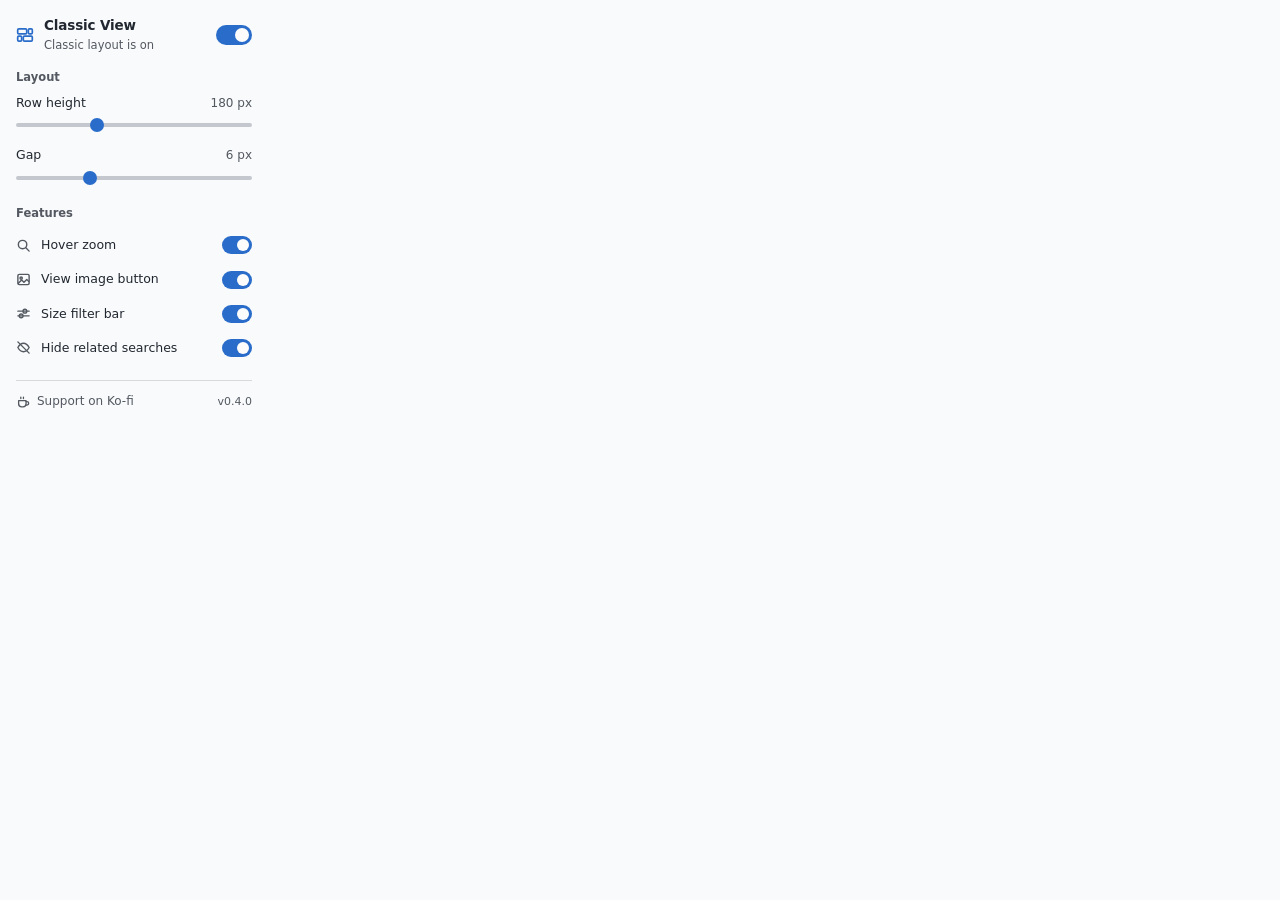
==== popup.html @ 85e70ae1 "Initial open source release" ====
<!doctype html>
<html lang="en">
<head>
<meta charset="utf-8">
<title>Classic Rows</title>
<link rel="stylesheet" href="popup.css">
</head>
<body class="is-loading">

<header class="top">
  <div class="brand">
    <svg width="18" height="18" viewBox="0 0 16 16" fill="none" stroke="currentColor" stroke-width="1.5" aria-hidden="true">
      <rect x="1.5" y="2.5" width="8" height="4.5" rx="1"/>
      <rect x="11" y="2.5" width="3.5" height="4.5" rx="1"/>
      <rect x="1.5" y="9" width="3.5" height="4.5" rx="1"/>
      <rect x="6.5" y="9" width="8" height="4.5" rx="1"/>
    </svg>
    <div>
      <h1>Classic View</h1>
      <p id="status" aria-live="polite"></p>
    </div>
  </div>
  <label class="switch">
    <input type="checkbox" id="master" role="switch" aria-label="Enable classic layout">
    <span class="track" aria-hidden="true"></span>
  </label>
</header>

<main>
  <section class="group" aria-label="Layout">
    <h2 class="group-label">Layout</h2>

    <div class="slider-row">
      <div class="slider-head">
        <label for="rowH">Row height</label>
        <output id="rowHVal" for="rowH">180 px</output>
      </div>
      <input type="range" id="rowH" min="120" max="300" step="10" value="180">
    </div>

    <div class="slider-row">
      <div class="slider-head">
        <label for="gap">Gap</label>
        <output id="gapVal" for="gap">6 px</output>
      </div>
      <input type="range" id="gap" min="0" max="20" step="1" value="6">
    </div>
  </section>

  <section class="group" aria-label="Features">
    <h2 class="group-label">Features</h2>

    <label class="feature">
      <svg width="15" height="15" viewBox="0 0 16 16" fill="none" stroke="currentColor" stroke-width="1.5" stroke-linecap="round" aria-hidden="true">
        <circle cx="7" cy="7" r="4.5"/>
        <path d="M10.5 10.5 14 14"/>
      </svg>
      <span class="row-text">Hover zoom</span>
      <span class="switch small">
        <input type="checkbox" id="zoom" role="switch" aria-label="Hover zoom">
        <span class="track" aria-hidden="true"></span>
      </span>
    </label>

    <label class="feature">
      <svg width="15" height="15" viewBox="0 0 16 16" fill="none" stroke="currentColor" stroke-width="1.5" stroke-linecap="round" stroke-linejoin="round" aria-hidden="true">
        <rect x="2" y="2.5" width="12" height="11" rx="1.5"/>
        <circle cx="5.5" cy="6.5" r="1.25"/>
        <path d="m2.5 12 3.5-3.5 2.5 2.5 3-3 2 2"/>
      </svg>
      <span class="row-text">View image button</span>
      <span class="switch small">
        <input type="checkbox" id="viewBtn" role="switch" aria-label="View image button">
        <span class="track" aria-hidden="true"></span>
      </span>
    </label>

    <label class="feature">
      <svg width="15" height="15" viewBox="0 0 16 16" fill="none" stroke="currentColor" stroke-width="1.5" stroke-linecap="round" aria-hidden="true">
        <path d="M2 5.5h12"/>
        <circle cx="9.5" cy="5.5" r="2"/>
        <path d="M2 10.5h12"/>
        <circle cx="5.5" cy="10.5" r="2"/>
      </svg>
      <span class="row-text">Size filter bar</span>
      <span class="switch small">
        <input type="checkbox" id="filters" role="switch" aria-label="Size filter bar">
        <span class="track" aria-hidden="true"></span>
      </span>
    </label>

    <label class="feature">
      <svg width="15" height="15" viewBox="0 0 16 16" fill="none" stroke="currentColor" stroke-width="1.5" stroke-linecap="round" stroke-linejoin="round" aria-hidden="true">
        <path d="M2 8s2.5-4.5 6-4.5 6 4.5 6 4.5-2.5 4.5-6 4.5S2 8 2 8Z"/>
        <path d="m2 2 12 12"/>
      </svg>
      <span class="row-text">Hide related searches</span>
      <span class="switch small">
        <input type="checkbox" id="hideRelated" role="switch" aria-label="Hide related searches">
        <span class="track" aria-hidden="true"></span>
      </span>
    </label>
  </section>
</main>

<footer>
  <a class="kofi" href="https://ko-fi.com/hsr" target="_blank" rel="noopener">
    <svg width="14" height="14" viewBox="0 0 16 16" fill="none" stroke="currentColor" stroke-width="1.5" stroke-linecap="round" stroke-linejoin="round" aria-hidden="true">
      <path d="M3 6.5h8.5V10a3.5 3.5 0 0 1-3.5 3.5h-1.5A3.5 3.5 0 0 1 3 10V6.5Z"/>
      <path d="M11.5 7.5h1a2 2 0 0 1 0 4h-1"/>
      <path d="M5.5 2.5v1.5M8.5 2.5v1.5"/>
    </svg>
    <span>Support on Ko-fi</span>
  </a>
  <span class="version">v0.4.0</span>
</footer>

<script src="popup.js"></script>
</body>
</html>
---- popup.css ----
/* Hallmark · component: settings-popup · genre: modern-minimal · theme: Cobalt (dual-scheme)
 * states: default · hover · focus · active · disabled · loading · error · success
 * contrast: pass (46–50)
 * Hallmark · pre-emit critique: P5 H4 E4 S4 R5 V4
 *
 * Token contract: every colour/font below references these variables.
 * The system font stack is deliberate — an extension popup is browser
 * chrome, MV3 CSP forbids remote fonts, and the native stack renders
 * instantly with no FOUT.
 */

:root {
  color-scheme: light dark;
  --font-ui: system-ui, -apple-system, "Segoe UI", Roboto, sans-serif;

  --space-1: 4px;
  --space-2: 8px;
  --space-3: 12px;
  --space-4: 16px;

  --radius: 6px;
  --dur: 120ms;
  --ease-out: cubic-bezier(0.16, 1, 0.3, 1);

  --color-paper: oklch(98.5% 0.002 260);
  --color-surface: oklch(95% 0.005 260);
  --color-ink: oklch(27% 0.02 260);
  --color-muted: oklch(46% 0.015 260);
  --color-rule: oklch(88.5% 0.006 260);
  --color-track: oklch(83% 0.008 260);
  --color-thumb: oklch(99% 0 0);
  --color-accent: oklch(54% 0.16 258);
  --color-accent-ink: oklch(99% 0 0);
  --color-focus: var(--color-accent);
  --color-error: oklch(55% 0.19 25);
}

@media (prefers-color-scheme: dark) {
  :root {
    --color-paper: oklch(23% 0.015 260);
    --color-surface: oklch(28.5% 0.015 260);
    --color-ink: oklch(90% 0.01 260);
    --color-muted: oklch(70% 0.01 260);
    --color-rule: oklch(37% 0.015 260);
    --color-track: oklch(43% 0.015 260);
    --color-thumb: oklch(92% 0.005 260);
    --color-accent: oklch(80% 0.11 250);
    --color-accent-ink: oklch(22% 0.02 260);
    --color-error: oklch(72% 0.14 25);
  }
}

* {
  box-sizing: border-box;
}

body {
  margin: 0;
  width: 268px;
  padding: var(--space-4) var(--space-4) var(--space-3);
  background: var(--color-paper);
  color: var(--color-ink);
  font-family: var(--font-ui);
  font-size: 13px;
  line-height: 1.45;
  -webkit-font-smoothing: antialiased;
}

.sr-only {
  position: absolute;
  width: 1px;
  height: 1px;
  overflow: hidden;
  clip: rect(0 0 0 0);
  white-space: nowrap;
}

:focus-visible {
  outline: 2px solid var(--color-focus);
  outline-offset: 2px;
  border-radius: var(--radius);
}

/* --- header ---------------------------------------------------------- */

.top {
  display: flex;
  align-items: center;
  justify-content: space-between;
  gap: var(--space-3);
}

.brand {
  display: flex;
  align-items: center;
  gap: 10px;
  min-width: 0;
}

.brand svg {
  flex: none;
  color: var(--color-accent);
}

.brand h1 {
  margin: 0;
  font-size: 13.5px;
  font-weight: 600;
  letter-spacing: -0.01em;
  font-style: normal;
}

#status {
  margin: 1px 0 0;
  min-height: 1lh; /* stable height — status swaps never shift layout */
  font-size: 11.5px;
  color: var(--color-muted);
  transition: color var(--dur) var(--ease-out);
}

#status.is-ok {
  color: var(--color-accent);
}

#status.is-error {
  color: var(--color-error);
}

/* --- switch ------------------------------------------------------------ */

.switch {
  position: relative;
  display: inline-flex;
  flex: none;
  width: 36px;
  height: 20px;
  cursor: pointer;
}

.switch.small {
  width: 30px;
  height: 18px;
}

.switch input {
  position: absolute;
  inset: 0;
  margin: 0;
  opacity: 0;
  cursor: pointer;
}

.switch .track {
  position: relative;
  width: 100%;
  height: 100%;
  border-radius: 999px;
  background: var(--color-track);
  transition: background-color var(--dur) var(--ease-out);
  pointer-events: none;
}

.switch .track::before {
  content: "";
  position: absolute;
  top: 3px;
  left: 3px;
  width: 14px;
  height: 14px;
  border-radius: 50%;
  background: var(--color-thumb);
  transition: transform var(--dur) var(--ease-out);
}

.switch.small .track::before {
  width: 12px;
  height: 12px;
}

.switch input:checked + .track {
  background: var(--color-accent);
}

.switch input:checked + .track::before {
  transform: translateX(16px);
}

.switch.small input:checked + .track::before {
  transform: translateX(12px);
}

.switch input:focus-visible + .track,
.switch.is-focus .track {
  outline: 2px solid var(--color-focus);
  outline-offset: 2px;
}

/* --- sections ----------------------------------------------------------- */

.group {
  margin-top: var(--space-4);
}

.group-label {
  margin: 0 0 var(--space-2);
  font-size: 11.5px;
  font-weight: 600;
  color: var(--color-muted);
  font-style: normal;
}

/* Sliders */

.slider-row + .slider-row {
  margin-top: 10px;
}

.slider-head {
  display: flex;
  align-items: baseline;
  justify-content: space-between;
  gap: var(--space-2);
  margin-bottom: 2px;
}

.slider-head label {
  font-size: 12.5px;
}

.slider-head output {
  font-size: 12px;
  color: var(--color-muted);
  font-variant-numeric: tabular-nums;
}

input[type="range"] {
  -webkit-appearance: none;
  appearance: none;
  display: block;
  width: 100%;
  height: 22px;
  margin: 0;
  padding: 0;
  background: transparent;
  cursor: pointer;
}

input[type="range"]::-webkit-slider-runnable-track {
  height: 4px;
  border-radius: 999px;
  background: var(--color-track);
}

input[type="range"]::-webkit-slider-thumb {
  -webkit-appearance: none;
  appearance: none;
  width: 14px;
  height: 14px;
  margin-top: -5px;
  border: none;
  border-radius: 50%;
  background: var(--color-accent);
  transition: transform 100ms var(--ease-out);
}

@media (hover: hover) {
  input[type="range"]:hover::-webkit-slider-thumb {
    transform: scale(1.1);
  }
}

input[type="range"]:focus-visible {
  outline: none; /* the ring moves to the thumb */
}

input[type="range"]:focus-visible::-webkit-slider-thumb,
input[type="range"].is-focus::-webkit-slider-thumb {
  outline: 2px solid var(--color-focus);
  outline-offset: 2px;
}

input[type="range"]:active::-webkit-slider-thumb,
input[type="range"].is-active::-webkit-slider-thumb {
  transform: scale(1.15);
  cursor: grabbing;
}

/* Feature rows */

.feature {
  display: flex;
  align-items: center;
  gap: 10px;
  margin: 0 calc(-1 * var(--space-2));
  padding: 7px var(--space-2);
  border-radius: var(--radius);
  cursor: pointer;
  transition: background-color var(--dur) var(--ease-out);
}

.feature + .feature {
  margin-top: 2px;
}

@media (hover: hover) {
  .feature:hover {
    background: var(--color-surface);
  }
}

.feature.is-hover {
  background: var(--color-surface);
}

.feature svg {
  flex: none;
  color: var(--color-muted);
}

.feature .row-text {
  flex: 1;
  min-width: 0;
  font-size: 12.5px;
  white-space: nowrap;
}

/* --- footer ------------------------------------------------------------- */

footer {
  display: flex;
  align-items: center;
  justify-content: space-between;
  gap: var(--space-2);
  margin-top: var(--space-4);
  padding-top: var(--space-3);
  border-top: 1px solid var(--color-rule);
}

.kofi {
  display: inline-flex;
  align-items: center;
  gap: 7px;
  color: var(--color-muted);
  font-size: 12px;
  text-decoration: none;
  white-space: nowrap;
  transition: color var(--dur) var(--ease-out);
}

@media (hover: hover) {
  .kofi:hover {
    color: var(--color-accent);
  }
}

.kofi.is-hover {
  color: var(--color-accent);
}

.kofi svg {
  flex: none;
}

.version {
  font-size: 11px;
  color: var(--color-muted);
  font-variant-numeric: tabular-nums;
}

/* --- global states -------------------------------------------------------- */

body.is-loading main,
body.is-loading footer {
  opacity: 0.5;
  pointer-events: none;
}

body.is-off .group,
body.is-off footer {
  opacity: 0.55;
  pointer-events: none;
}

body.is-off footer {
  /* the Ko-fi link stays readable but clearly inactive */
  opacity: 0.8;
  pointer-events: auto;
}

@media (prefers-reduced-motion: reduce) {
  *,
  *::before,
  *::after {
    transition: none !important;
  }
}
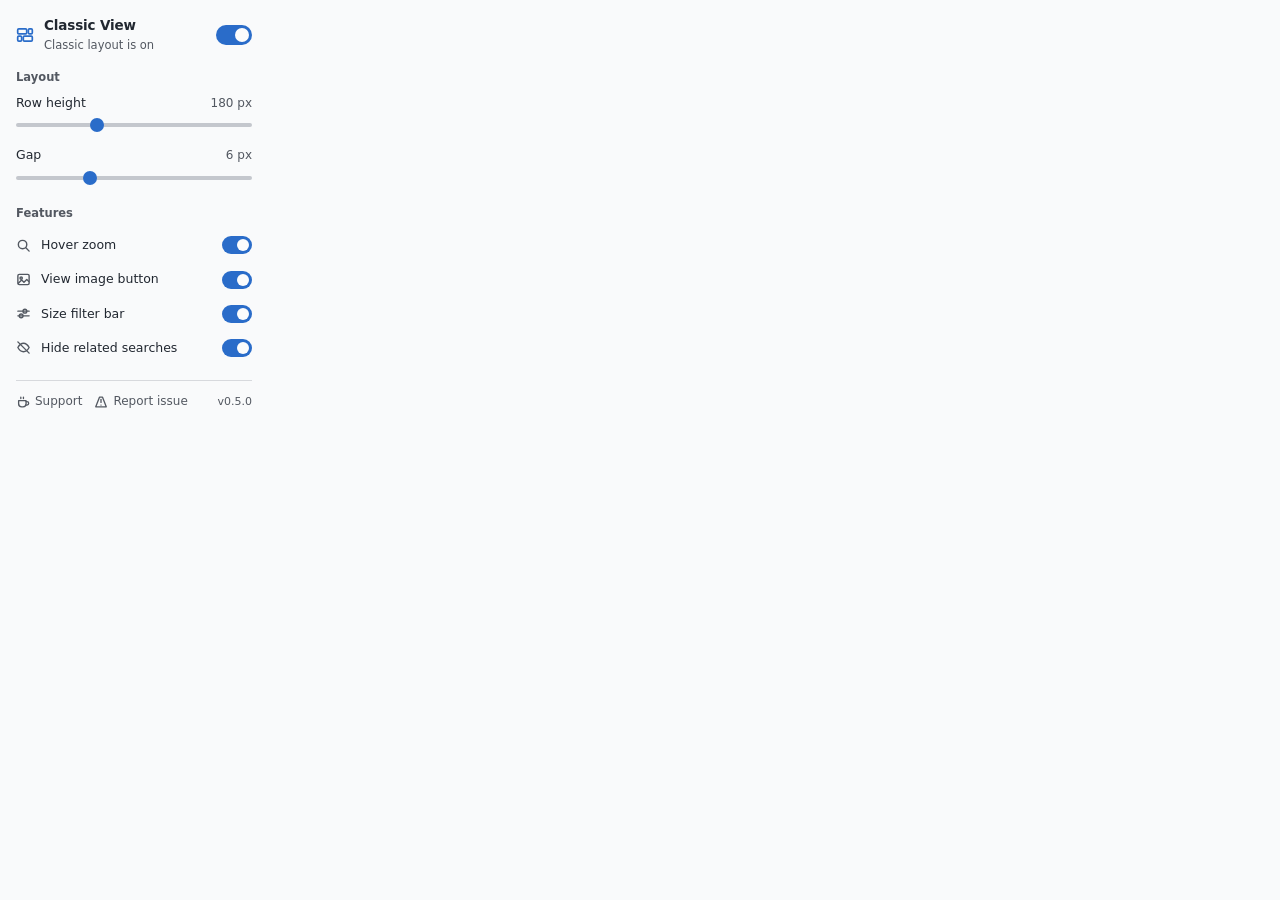
==== commit 140d6b01: "Add country domains and issue reporting" ====
--- a/popup.html
+++ b/popup.html
@@ -104,15 +104,25 @@
 </main>
 
 <footer>
-  <a class="kofi" href="https://ko-fi.com/hsr" target="_blank" rel="noopener">
-    <svg width="14" height="14" viewBox="0 0 16 16" fill="none" stroke="currentColor" stroke-width="1.5" stroke-linecap="round" stroke-linejoin="round" aria-hidden="true">
-      <path d="M3 6.5h8.5V10a3.5 3.5 0 0 1-3.5 3.5h-1.5A3.5 3.5 0 0 1 3 10V6.5Z"/>
-      <path d="M11.5 7.5h1a2 2 0 0 1 0 4h-1"/>
-      <path d="M5.5 2.5v1.5M8.5 2.5v1.5"/>
-    </svg>
-    <span>Support on Ko-fi</span>
-  </a>
-  <span class="version">v0.4.0</span>
+  <div class="footer-actions">
+    <a class="footer-action kofi" href="https://ko-fi.com/hsr" target="_blank" rel="noopener">
+      <svg width="14" height="14" viewBox="0 0 16 16" fill="none" stroke="currentColor" stroke-width="1.5" stroke-linecap="round" stroke-linejoin="round" aria-hidden="true">
+        <path d="M3 6.5h8.5V10a3.5 3.5 0 0 1-3.5 3.5h-1.5A3.5 3.5 0 0 1 3 10V6.5Z"/>
+        <path d="M11.5 7.5h1a2 2 0 0 1 0 4h-1"/>
+        <path d="M5.5 2.5v1.5M8.5 2.5v1.5"/>
+      </svg>
+      <span>Support</span>
+    </a>
+    <button class="footer-action report" id="reportIssue" type="button">
+      <svg width="14" height="14" viewBox="0 0 16 16" fill="none" stroke="currentColor" stroke-width="1.5" stroke-linecap="round" stroke-linejoin="round" aria-hidden="true">
+        <path d="M8 5v3.5"/>
+        <path d="M8 11.5h.01"/>
+        <path d="M6.25 2.5h3.5L14 13.5H2L6.25 2.5Z"/>
+      </svg>
+      <span>Report issue</span>
+    </button>
+  </div>
+  <span class="version" id="version"></span>
 </footer>
 
 <script src="popup.js"></script>
--- a/popup.css
+++ b/popup.css
@@ -336,28 +336,41 @@
   border-top: 1px solid var(--color-rule);
 }
 
-.kofi {
+.footer-actions {
+  display: flex;
+  align-items: center;
+  gap: 12px;
+  min-width: 0;
+}
+
+.footer-action {
   display: inline-flex;
   align-items: center;
-  gap: 7px;
-  color: var(--color-muted);
+  gap: 5px;
+  margin: 0;
+  padding: 0;
+  border: 0;
+  background: transparent;
+  color: var(--color-muted);
+  font: inherit;
   font-size: 12px;
   text-decoration: none;
   white-space: nowrap;
   transition: color var(--dur) var(--ease-out);
+  cursor: pointer;
 }
 
 @media (hover: hover) {
-  .kofi:hover {
+  .footer-action:hover {
     color: var(--color-accent);
   }
 }
 
-.kofi.is-hover {
+.footer-action.is-hover {
   color: var(--color-accent);
 }
 
-.kofi svg {
+.footer-action svg {
   flex: none;
 }
 
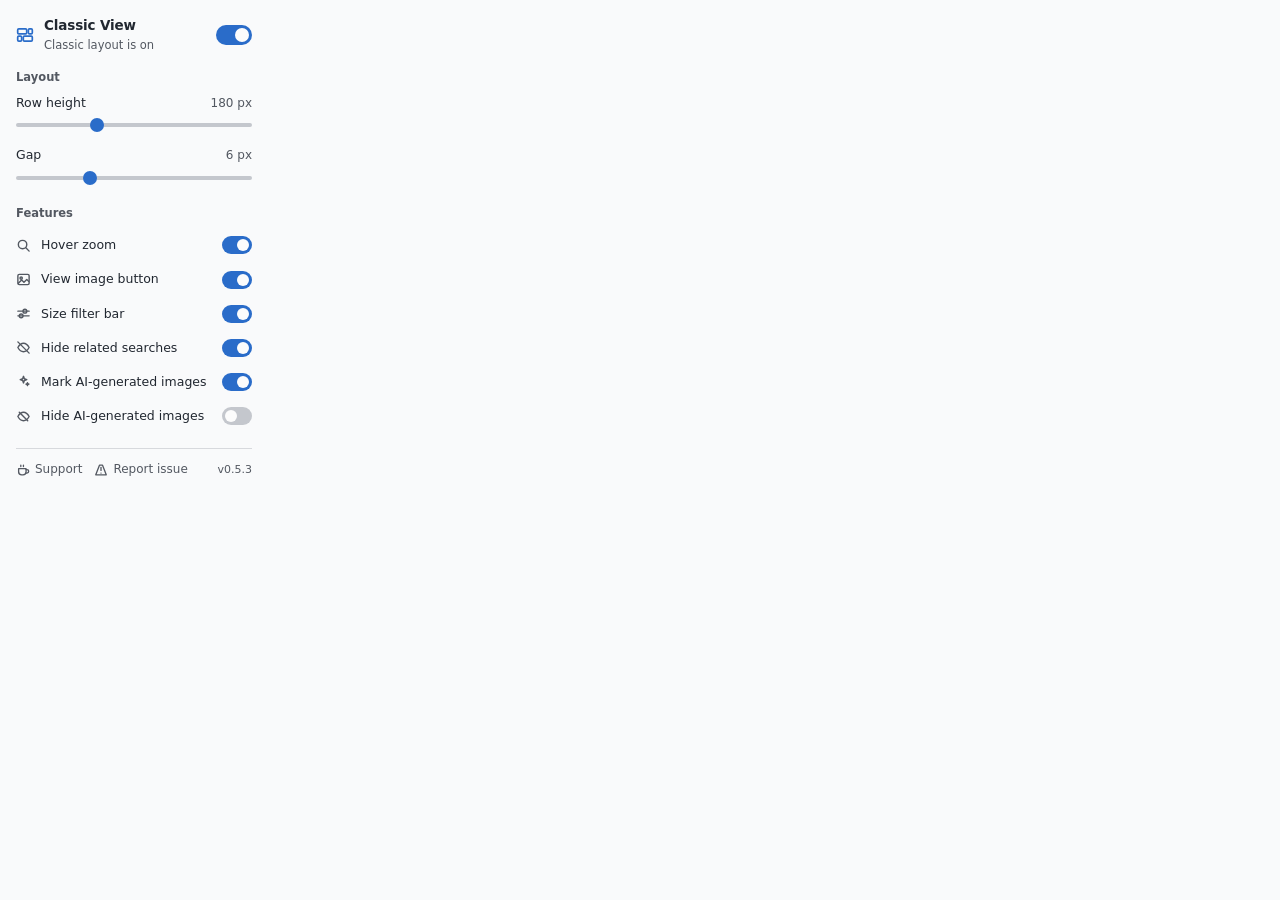
==== commit 8c5e53a9: "Add AI badges and optional hide for Google-labeled images. Show a small AI marker on labeled tiles, " ====
--- a/popup.html
+++ b/popup.html
@@ -100,6 +100,30 @@
         <span class="track" aria-hidden="true"></span>
       </span>
     </label>
+
+    <label class="feature">
+      <svg width="15" height="15" viewBox="0 0 16 16" fill="none" stroke="currentColor" stroke-width="1.5" stroke-linecap="round" stroke-linejoin="round" aria-hidden="true">
+        <path d="M8 2.5 8.9 5.1 11.5 6 8.9 6.9 8 9.5 7.1 6.9 4.5 6 7.1 5.1 8 2.5Z"/>
+        <path d="M12.2 9.2 12.6 10.4 13.8 10.8 12.6 11.2 12.2 12.4 11.8 11.2 10.6 10.8 11.8 10.4 12.2 9.2Z"/>
+      </svg>
+      <span class="row-text">Mark AI-generated images</span>
+      <span class="switch small">
+        <input type="checkbox" id="aiBadge" role="switch" aria-label="Show AI badge on detected AI-generated images">
+        <span class="track" aria-hidden="true"></span>
+      </span>
+    </label>
+
+    <label class="feature">
+      <svg width="15" height="15" viewBox="0 0 16 16" fill="none" stroke="currentColor" stroke-width="1.5" stroke-linecap="round" stroke-linejoin="round" aria-hidden="true">
+        <path d="M2 8s2.5-4.5 6-4.5 6 4.5 6 4.5-2.5 4.5-6 4.5S2 8 2 8Z"/>
+        <path d="m3.5 3.5 9 9"/>
+      </svg>
+      <span class="row-text">Hide AI-generated images</span>
+      <span class="switch small">
+        <input type="checkbox" id="hideAi" role="switch" aria-label="Hide detected AI-generated images">
+        <span class="track" aria-hidden="true"></span>
+      </span>
+    </label>
   </section>
 </main>
 
